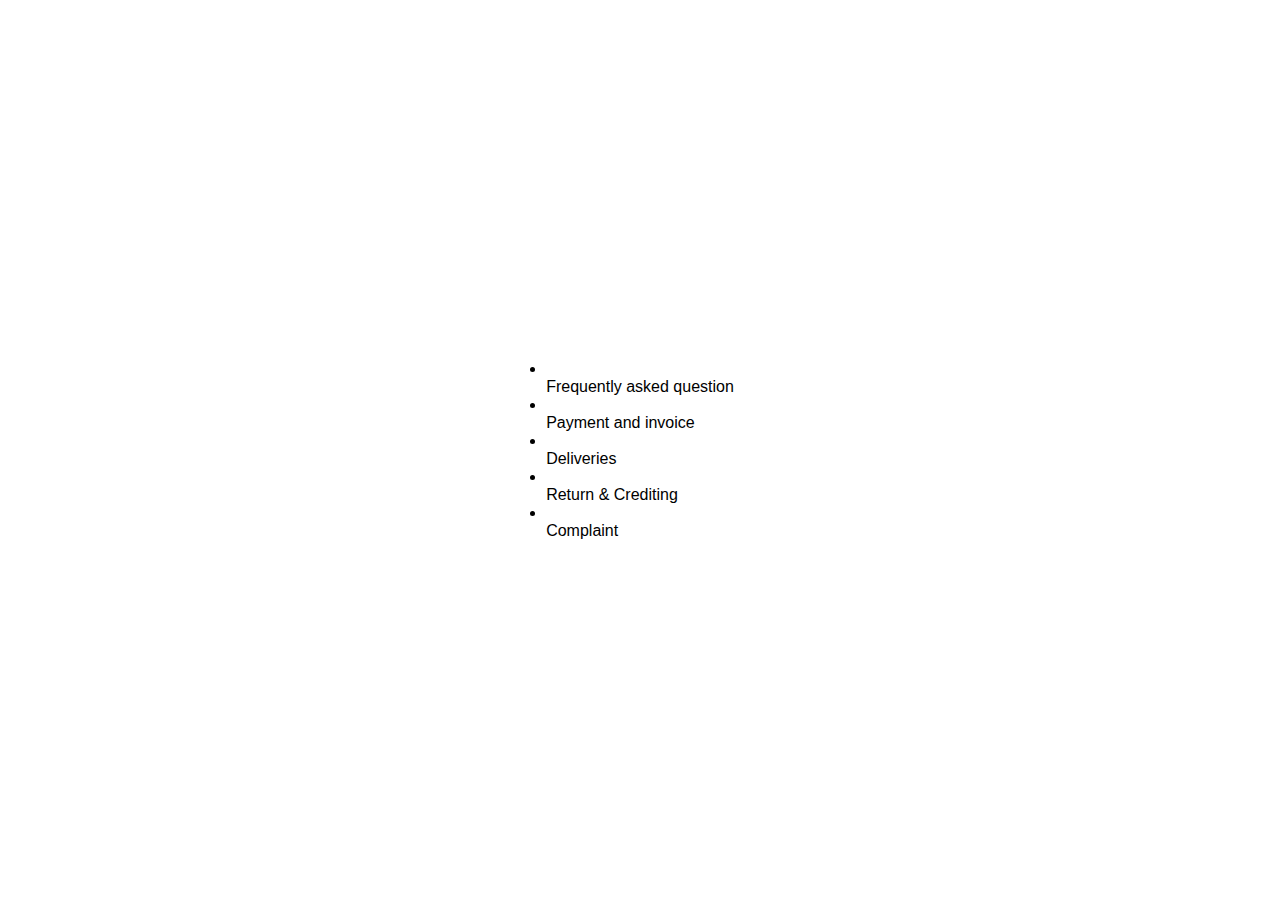
==== menu-accordeon/index.html @ bf4e6f7b "Initial commit" ====
<!DOCTYPE html>
<html lang="fr">
<head>
    <meta charset="UTF-8">
    <meta name="viewport" content="width=device-width, initial-scale=1.0">
    <link rel="stylesheet" href="style.css">
    <title>Accordeon</title>
</head>
<body>
    <div class="container">
        <div class="navigation">
            <ul class="nav-list">
                <li>
                    <img src="" alt="">
                    <p>Frequently asked question</p>
                </li>
                <li>
                    <img src="" alt="">
                    <p>Payment and invoice</p>
                </li>
                <li>
                    <img src="" alt="">
                    <p>Deliveries</p>
                </li>
                <li>
                    <img src="" alt="">
                    <p>Return & Crediting</p>
                </li>
                <li>
                    <img src="" alt="">
                    <p>Complaint</p>
                </li>
                
            </ul>
        </div>
    </div>
    <script src="script.js"></script>
</body>
</html>
---- menu-accordeon/style.css ----
@import url('https://fonts.googleapis.com/css2?family=Open+Sans:ital,wght@0,300..800;1,300..800&display=swap');

*,
*::before,
*::after {
    padding: 0;
    margin: 0;
    box-sizing: border-box;
}
:root {
    /* colors */
    --color-dark-black: #111;
    --color-bg-main: #eaecfc;
    --color-white: #ffffff;
    --color-body: #f5f6fe;
    --color-dark-blue: #1A2036;
}
html {
    font-size: 62.5%;
}

body {
    font-family: sans-serif;
    /* letter-spacing:.36px; */
    font-size: 1.6rem;
    min-height: 100vh;
    display: flex;
    justify-content: center;
    align-items: center;
}
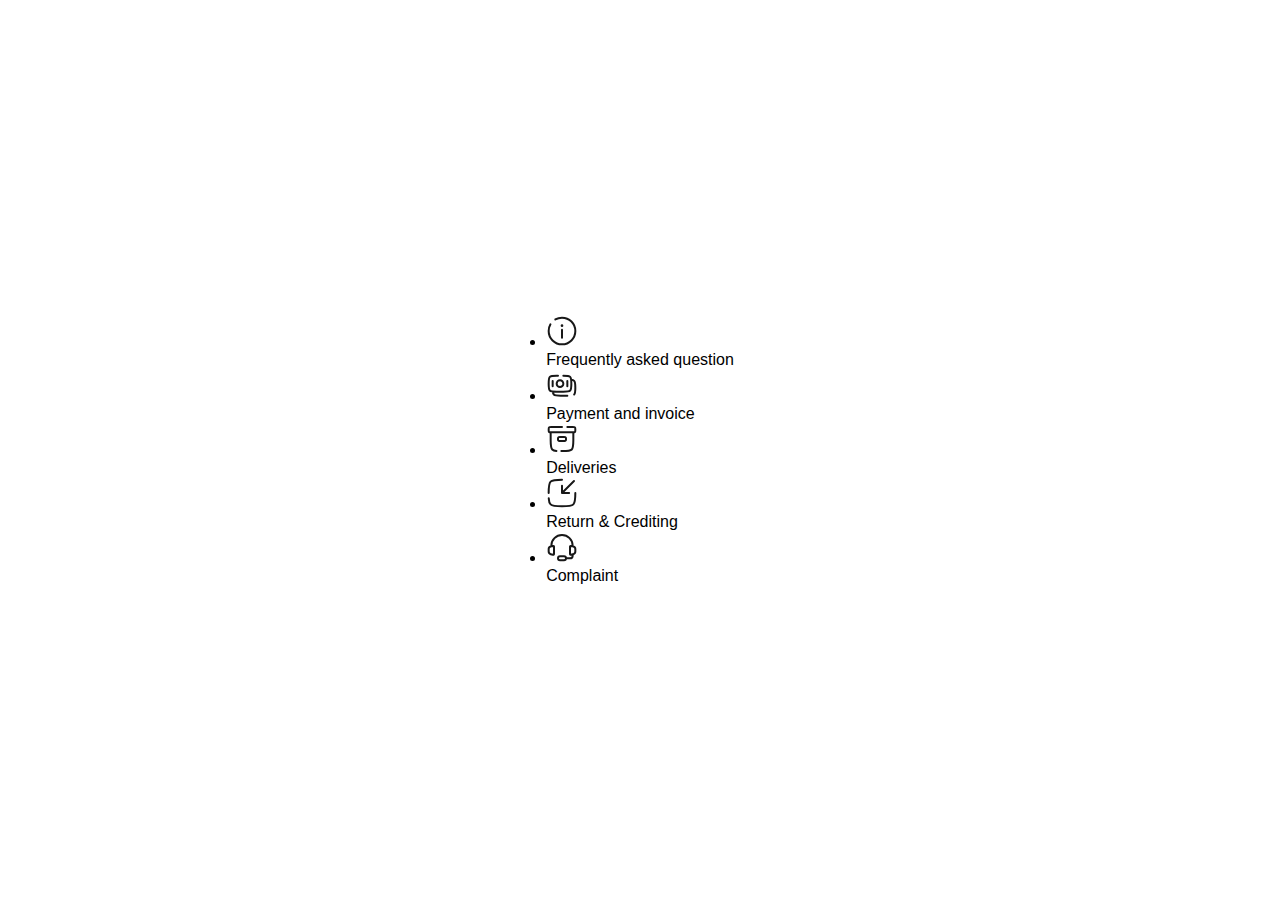
==== commit e0aa43c9: "ajout de nouvelle icone" ====
--- a/menu-accordeon/index.html
+++ b/menu-accordeon/index.html
@@ -11,23 +11,24 @@
         <div class="navigation">
             <ul class="nav-list">
                 <li>
-                    <img src="" alt="">
+                    <img src="./assets/icon/SolarInfoCircleBroken.svg" alt="">
                     <p>Frequently asked question</p>
+                    
                 </li>
                 <li>
-                    <img src="" alt="">
+                    <img src="./assets/icon/SolarBanknote2Broken.svg" alt="">
                     <p>Payment and invoice</p>
                 </li>
                 <li>
-                    <img src="" alt="">
+                    <img src="./assets/icon/SolarArchiveBroken.svg" alt="">
                     <p>Deliveries</p>
                 </li>
                 <li>
-                    <img src="" alt="">
+                    <img src="./assets/icon/SolarSquareTopUpBroken.svg" alt="">
                     <p>Return & Crediting</p>
                 </li>
                 <li>
-                    <img src="" alt="">
+                    <img src="./assets/icon/IconoirHeadsetHelp.svg" alt="">
                     <p>Complaint</p>
                 </li>
                 
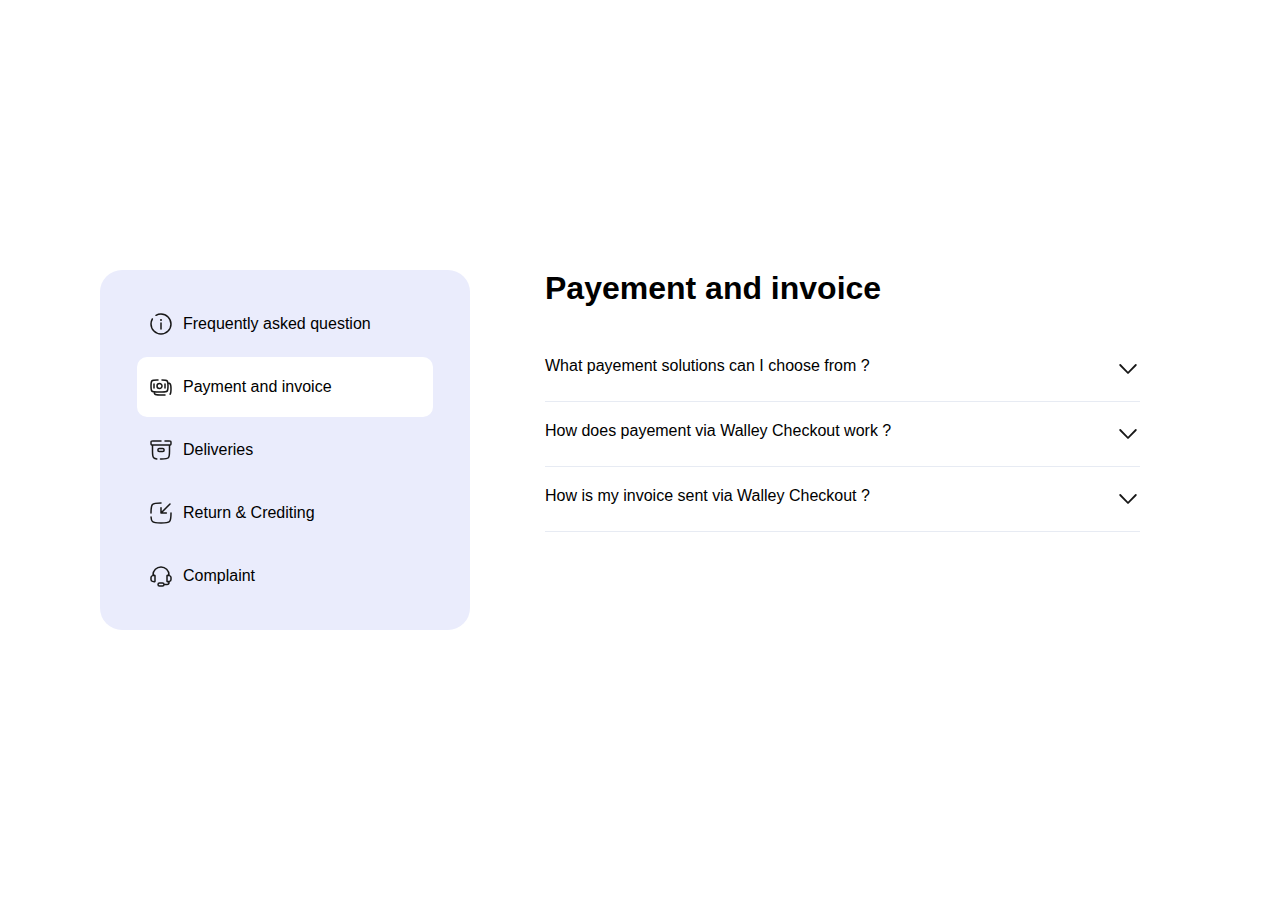
==== commit c6dff75e: "ajout js qui permet toggle affichage" ====
--- a/menu-accordeon/index.html
+++ b/menu-accordeon/index.html
@@ -10,30 +10,76 @@
     <div class="container">
         <div class="navigation">
             <ul class="nav-list">
-                <li>
+                <li class="list">
                     <img src="./assets/icon/SolarInfoCircleBroken.svg" alt="">
                     <p>Frequently asked question</p>
                     
                 </li>
-                <li>
+                <li class="list active-list">
                     <img src="./assets/icon/SolarBanknote2Broken.svg" alt="">
                     <p>Payment and invoice</p>
                 </li>
-                <li>
+                <li class="list ">
                     <img src="./assets/icon/SolarArchiveBroken.svg" alt="">
                     <p>Deliveries</p>
                 </li>
-                <li>
+                <li class="list">
                     <img src="./assets/icon/SolarSquareTopUpBroken.svg" alt="">
                     <p>Return & Crediting</p>
                 </li>
-                <li>
+                <li class="list">
                     <img src="./assets/icon/IconoirHeadsetHelp.svg" alt="">
                     <p>Complaint</p>
                 </li>
                 
             </ul>
         </div>
+        <section class="content">
+            <div class="main-title">
+                <h1 class="title">
+                    Payement and invoice
+                </h1>
+            </div>
+            <div class="quest-rep">
+                <div class="details">
+                    <div class="question">
+                        <p>What payement solutions can I choose from ?</p>
+                        <img src="./assets/icon/F7ChevronDown.svg" width="24px">
+                    </div>
+                    <div class="reponse">
+                        <p>
+                            Lorem ipsum, dolor sit amet consectetur adipisicing elit. Esse accusantium maxime accusamus veniam repellendus, velit tempore repudiandae dolores at sapiente quod totam nam itaque rerum officia natus quia molestiae ad possimus doloremque consequatur nulla quae voluptatibus quaerat! Neque, magni voluptas natus tempora modi tempore quasi.
+                        </p>
+                    </div>
+                </div>
+                
+                <div class="details">
+                    <div class="question">
+                        <p>How does payement via Walley Checkout work ?</p>
+                        <img src="./assets/icon/F7ChevronDown.svg" width="24px">
+                    </div>
+                    <div class="reponse">
+                        <p>
+                            Lorem ipsum dolor sit amet consectetur adipisicing elit. Odio repellat fugit maiores rerum vero nobis, placeat totam est voluptate aliquam consequuntur aliquid officiis labore fugiat!
+                        </p>
+                    </div>
+                </div>
+                
+                <div class="details">
+                    <div class="question">
+                        <p>How is my invoice sent via Walley Checkout ?</p>
+                        <img src="./assets/icon/F7ChevronDown.svg" width="24px">
+                    </div>
+                    <div class="reponse">
+                        <p>
+                            Lorem ipsum dolor sit amet consectetur adipisicing elit. Deleniti exercitationem iste assumenda ipsam!
+                        </p>
+                    </div>
+                </div>
+                
+
+            </div>
+        </section>
     </div>
     <script src="script.js"></script>
 </body>
--- a/menu-accordeon/style.css
+++ b/menu-accordeon/style.css
@@ -18,7 +18,6 @@
 html {
     font-size: 62.5%;
 }
-
 body {
     font-family: sans-serif;
     /* letter-spacing:.36px; */
@@ -27,4 +26,80 @@
     display: flex;
     justify-content: center;
     align-items: center;
+}
+.container {
+    width: 100%;
+    max-width: 1080px;
+    display: flex;
+    justify-content: space-between;
+
+}
+.navigation {
+    width: 370px;
+    height: 360px;
+    display: flex;
+    justify-content: center;
+    border-radius: 22px;
+    background-color: var(--color-bg-main);
+}
+.nav-list {
+    height: 100%;
+    width: 80%;
+    list-style-type: none;
+    display: flex;
+    flex-direction: column;
+    justify-content: center;
+    align-items: center;
+    gap: 3px;
+
+}
+.nav-list li {
+    width: 100%;
+    height: 60px;
+    display: flex;
+    gap: 10px;
+    align-items: center;
+    padding: 0 12px;
+}
+.list:not(:nth-of-type(1)) {
+    cursor: pointer;
+    transition: background-color border-radius .4s ease-in;
+}
+.active-list,
+.list:not(:nth-of-type(1)):hover {
+    background-color: var(--color-white);
+    border-radius: 10px;
+}
+.list img {
+    width: 24px;
+}
+.content {
+    width: 675px;
+    padding: 0 40px;
+}
+.title {
+    margin-bottom: 50px;
+}
+.details {
+    border-bottom: 1px solid #d5dbe990;
+
+}
+.question {
+    display: flex;
+    justify-content: space-between;
+    margin: 20px 0;
+}
+.reponse {
+    display: none;
+}
+.reponse p {
+    font-size: 1.4rem;
+    padding-left: 40px;
+    margin-bottom: 20px;
+}
+.voir {
+    display: block;
+}
+.rotation {
+    transform: rotate(-180deg);
 }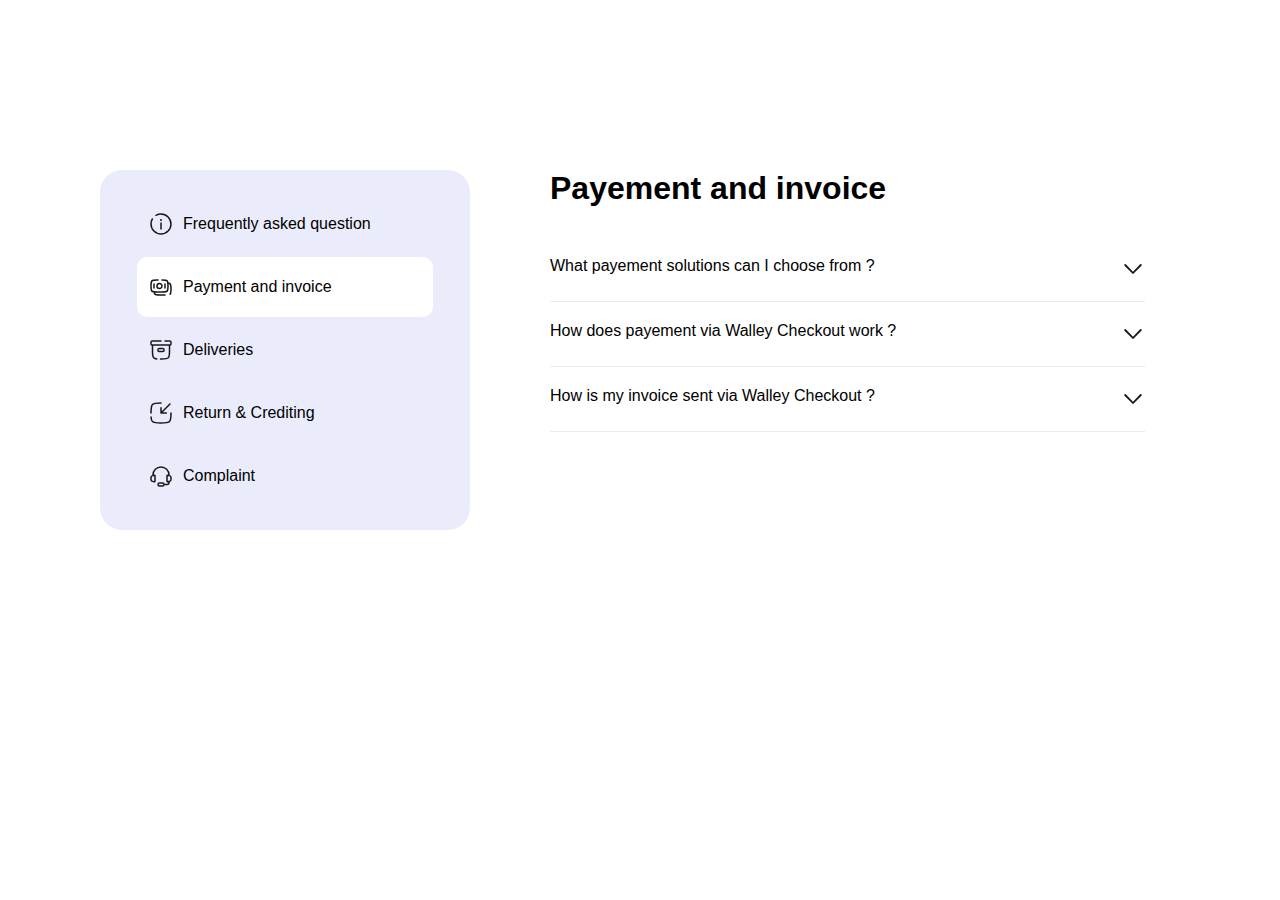
==== commit 0e70430a: "Fin code js/css menu accordeon" ====
--- a/menu-accordeon/index.html
+++ b/menu-accordeon/index.html
@@ -34,7 +34,7 @@
                 
             </ul>
         </div>
-        <section class="content">
+        <div class="content active-content">
             <div class="main-title">
                 <h1 class="title">
                     Payement and invoice
@@ -48,7 +48,7 @@
                     </div>
                     <div class="reponse">
                         <p>
-                            Lorem ipsum, dolor sit amet consectetur adipisicing elit. Esse accusantium maxime accusamus veniam repellendus, velit tempore repudiandae dolores at sapiente quod totam nam itaque rerum officia natus quia molestiae ad possimus doloremque consequatur nulla quae voluptatibus quaerat! Neque, magni voluptas natus tempora modi tempore quasi.
+                            Vous pouvez choisir parmi une variété de solutions de paiement, y compris les cartes de crédit (Visa, Mastercard, etc.), les portefeuilles électroniques (PayPal, Apple Pay, Google Pay, etc.) et les virements bancaires.
                         </p>
                     </div>
                 </div>
@@ -60,7 +60,7 @@
                     </div>
                     <div class="reponse">
                         <p>
-                            Lorem ipsum dolor sit amet consectetur adipisicing elit. Odio repellat fugit maiores rerum vero nobis, placeat totam est voluptate aliquam consequuntur aliquid officiis labore fugiat!
+                            Le paiement via Wallet Checkout est un processus simple et sécurisé. Lorsque vous choisissez cette option, vous serez redirigé vers votre portefeuille électronique où vous pourrez sélectionner votre méthode de paiement préférée et confirmer la transaction.
                         </p>
                     </div>
                 </div>
@@ -72,14 +72,152 @@
                     </div>
                     <div class="reponse">
                         <p>
-                            Lorem ipsum dolor sit amet consectetur adipisicing elit. Deleniti exercitationem iste assumenda ipsam!
-                        </p>
-                    </div>
-                </div>
-                
-
-            </div>
-        </section>
+                            Votre facture sera automatiquement générée après la transaction et vous sera envoyée par e-mail à l'adresse associée à votre compte. Vous pouvez également accéder à vos factures via votre tableau de bord utilisateur sur notre site web.
+                        </p>
+                    </div>
+                </div>
+                
+
+            </div>
+        </div>
+        <div class="content ">
+            <div class="main-title">
+                <h1 class="title">
+                    Deliveries
+                </h1>
+            </div>
+            <div class="quest-rep">
+                <div class="details">
+                    <div class="question">
+                        <p>What are the delivery options available?</p>
+                        <img src="./assets/icon/F7ChevronDown.svg" width="24px">
+                    </div>
+                    <div class="reponse">
+                        <p>
+                            Nous proposons plusieurs options de livraison, y compris la livraison standard, la livraison express et la livraison le jour même dans certaines régions.
+                        </p>
+                    </div>
+                </div>
+                
+                <div class="details">
+                    <div class="question">
+                        <p>How long does delivery take?</p>
+                        <img src="./assets/icon/F7ChevronDown.svg" width="24px">
+                    </div>
+                    <div class="reponse">
+                        <p>
+                            La durée de la livraison dépend de l'option que vous choisissez. La livraison standard prend généralement entre 3 et 5 jours ouvrables, tandis que la livraison express peut être effectuée en 1 à 2 jours ouvrables.
+                        </p>
+                    </div>
+                </div>
+                
+                <div class="details">
+                    <div class="question">
+                        <p>Can I track my delivery?</p>
+                        <img src="./assets/icon/F7ChevronDown.svg" width="24px">
+                    </div>
+                    <div class="reponse">
+                        <p>
+                            Oui, une fois que votre commande est expédiée, vous recevrez un numéro de suivi par e-mail. Vous pouvez utiliser ce numéro pour suivre l'acheminement de votre colis en ligne.
+                        </p>
+                    </div>
+                </div>
+                
+
+            </div>
+        </div>
+        <div class="content ">
+            <div class="main-title">
+                <h1 class="title">
+                    Return & Crediting
+                </h1>
+            </div>
+            <div class="quest-rep">
+                <div class="details">
+                    <div class="question">
+                        <p>What is your return policy?</p>
+                        <img src="./assets/icon/F7ChevronDown.svg" width="24px">
+                    </div>
+                    <div class="reponse">
+                        <p>
+                            Nous offrons une politique de retour de 30 jours à compter de la date de réception de votre commande. Les articles retournés doivent être dans leur état d'origine et accompagnés de leur emballage d'origine.
+                        </p>
+                    </div>
+                </div>
+                
+                <div class="details">
+                    <div class="question">
+                        <p>How do I initiate a return?</p>
+                        <img src="./assets/icon/F7ChevronDown.svg" width="24px">
+                    </div>
+                    <div class="reponse">
+                        <p>
+                            Pour initier un retour, veuillez contacter notre service clientèle par e-mail ou par téléphone. Nous vous fournirons les instructions nécessaires et organiserons le retour de votre article.
+                        </p>
+                    </div>
+                </div>
+                
+                <div class="details">
+                    <div class="question">
+                        <p>How long does it take to process a refund?</p>
+                        <img src="./assets/icon/F7ChevronDown.svg" width="24px">
+                    </div>
+                    <div class="reponse">
+                        <p>
+                            Une fois que nous avons reçu votre article retourné, nous procéderons à l'inspection et au traitement de votre remboursement. Cela peut prendre jusqu'à 5 jours ouvrables, selon votre mode de paiement.
+                        </p>
+                    </div>
+                </div>
+                
+
+            </div>
+        </div>
+        <div class="content ">
+            <div class="main-title">
+                <h1 class="title">
+                    Complaint
+                </h1>
+            </div>
+            <div class="quest-rep">
+                <div class="details">
+                    <div class="question">
+                        <p>What should I do if I have a complaint?</p>
+                        <img src="./assets/icon/F7ChevronDown.svg" width="24px">
+                    </div>
+                    <div class="reponse">
+                        <p>
+                            Si vous avez une réclamation concernant un produit ou un service, veuillez nous contacter immédiatement par e-mail ou par téléphone. Nous ferons de notre mieux pour résoudre votre problème dans les plus brefs délais.
+                        </p>
+                    </div>
+                </div>
+                
+                <div class="details">
+                    <div class="question">
+                        <p>How will my complaint be handled?</p>
+                        <img src="./assets/icon/F7ChevronDown.svg" width="24px">
+                    </div>
+                    <div class="reponse">
+                        <p>
+                            Votre réclamation sera prise en charge par notre équipe du service clientèle, qui examinera attentivement votre problème et travaillera avec vous pour trouver une solution satisfaisante.
+                        </p>
+                    </div>
+                </div>
+                
+                <div class="details">
+                    <div class="question">
+                        <p>What if I am not satisfied with the resolution of my complaint?</p>
+                        <img src="./assets/icon/F7ChevronDown.svg" width="24px">
+                    </div>
+                    <div class="reponse">
+                        <p>
+                            Si vous n'êtes pas satisfait de la manière dont votre réclamation a été traitée, vous pouvez demander à parler à un responsable ou soumettre votre réclamation à une autorité de régulation compétente.
+                        </p>
+                    </div>
+                </div>
+                
+
+            </div>
+        </div>
     </div>
     <script src="script.js"></script>
 </body>
--- a/menu-accordeon/style.css
+++ b/menu-accordeon/style.css
@@ -30,8 +30,12 @@
 .container {
     width: 100%;
     max-width: 1080px;
-    display: flex;
-    justify-content: space-between;
+    /* display: flex;
+    justify-content: space-between; */
+    min-height: 560px;
+    display: grid;
+    grid-template-columns: min-content 1fr;
+    column-gap: 40px;
 
 }
 .navigation {
@@ -74,20 +78,30 @@
     width: 24px;
 }
 .content {
+    /* grid-area: rows start / column start / rows end/ column end;*/
+    grid-area: 1 / 2 / 2 / 3;
     width: 675px;
     padding: 0 40px;
+    opacity: 0;
+    transition: opacity .4s ease-out;
+    z-index: 0;
+}
+.active-content {
+    opacity: 1;
+    z-index: 1;
 }
 .title {
     margin-bottom: 50px;
 }
 .details {
     border-bottom: 1px solid #d5dbe990;
-
 }
 .question {
     display: flex;
     justify-content: space-between;
     margin: 20px 0;
+    cursor: pointer;
+
 }
 .reponse {
     display: none;
@@ -100,6 +114,3 @@
 .voir {
     display: block;
 }
-.rotation {
-    transform: rotate(-180deg);
-}